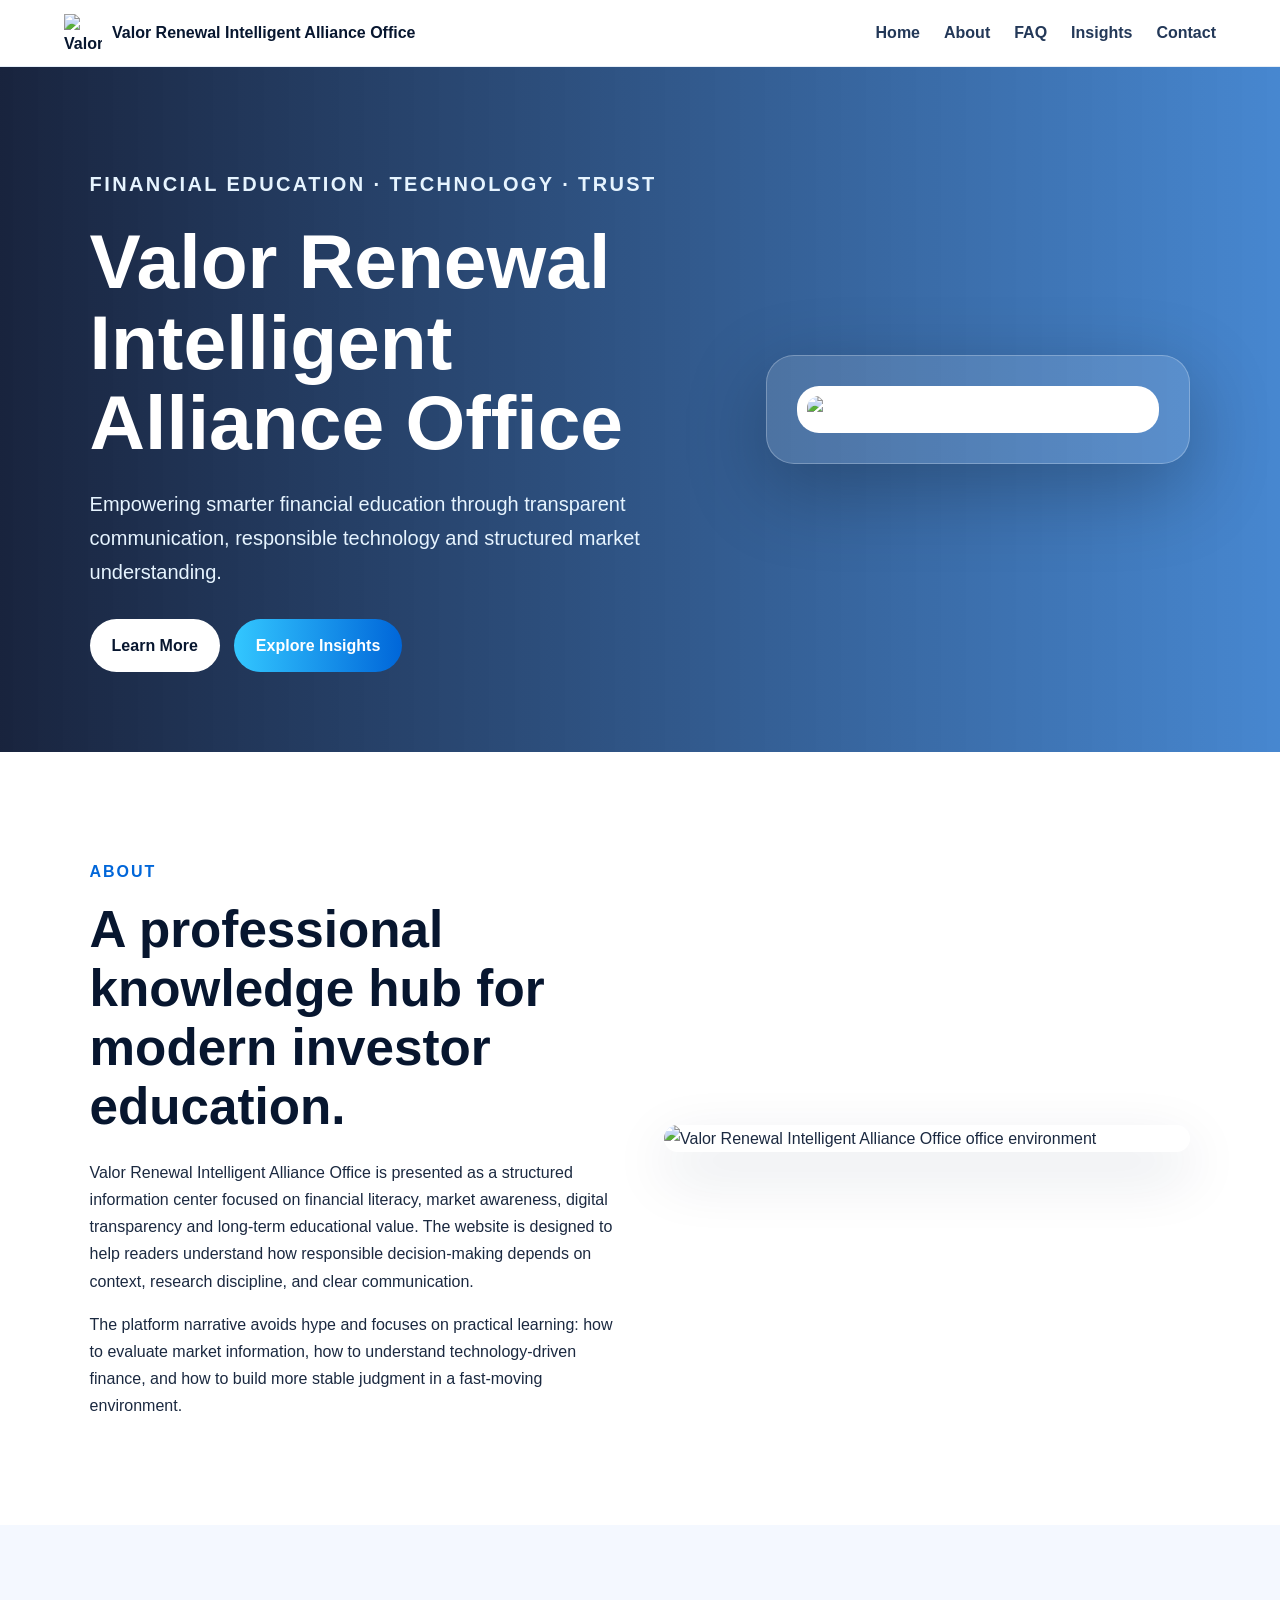
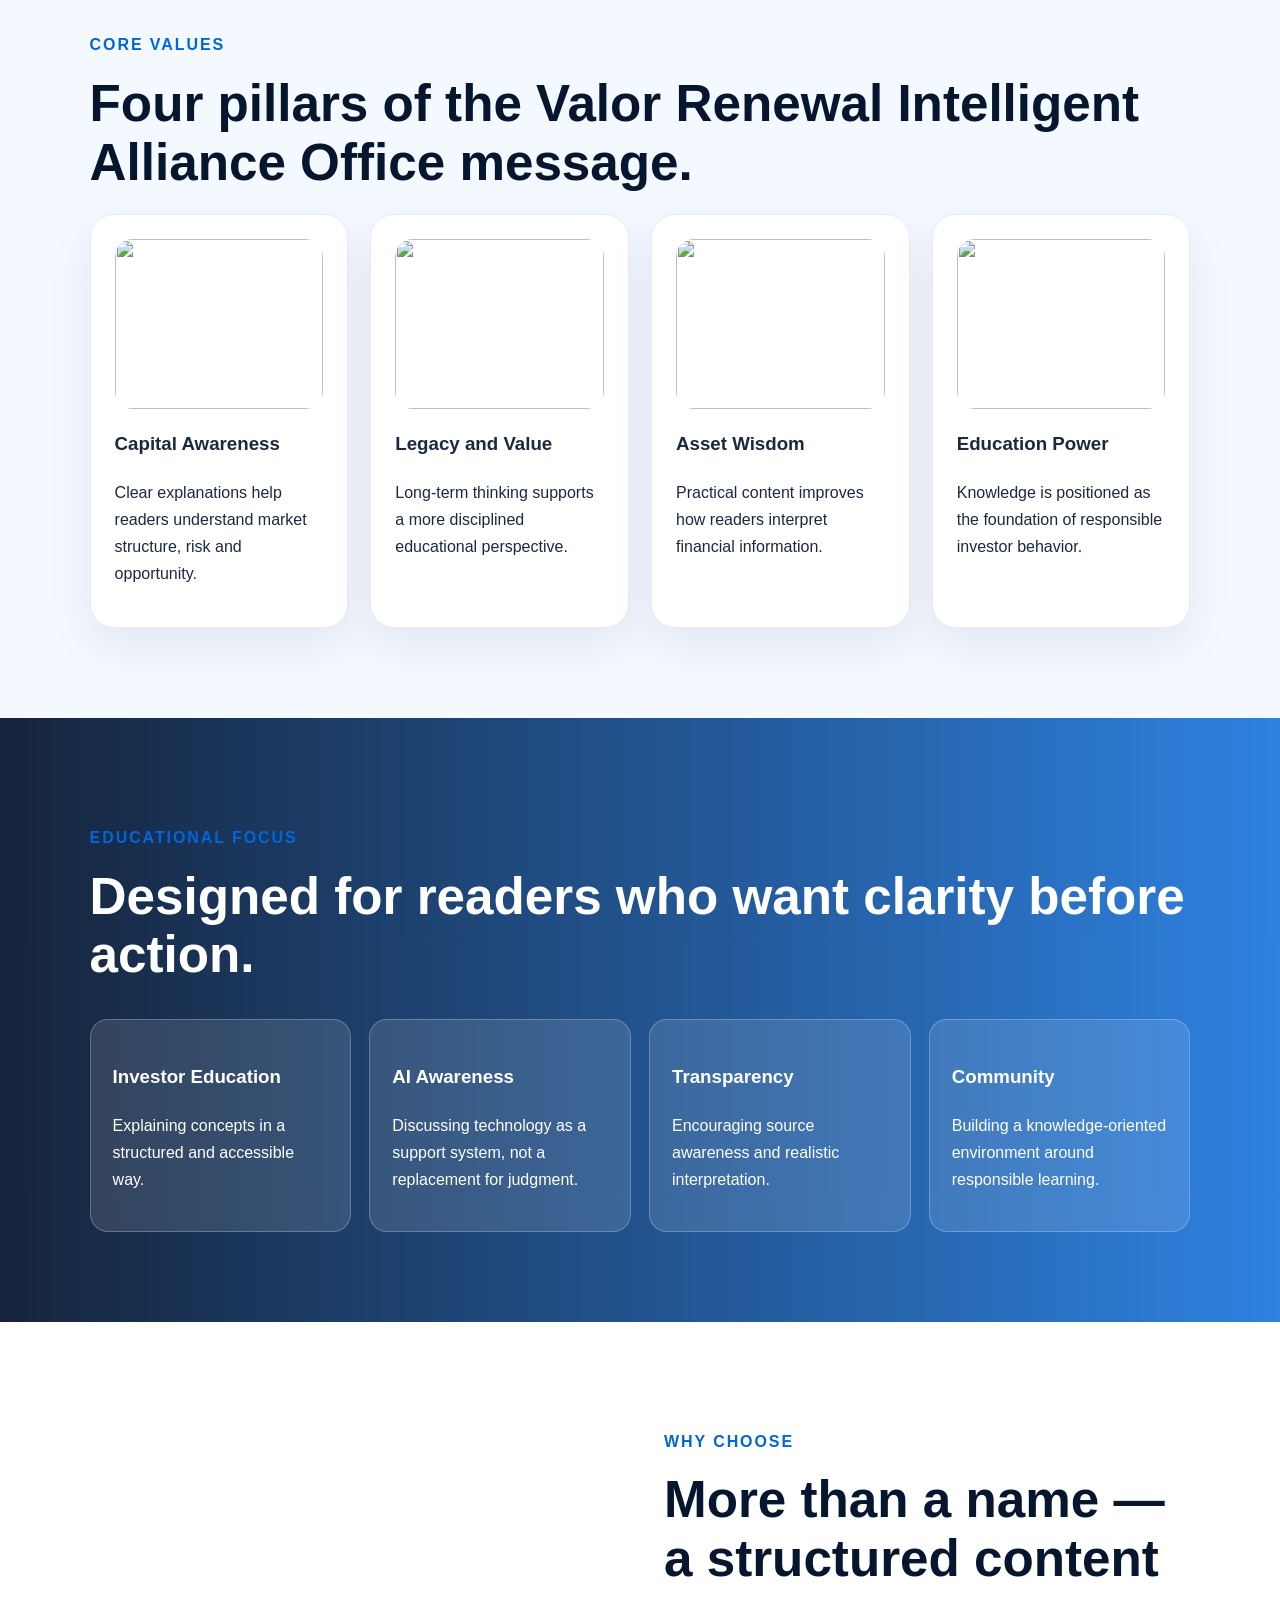
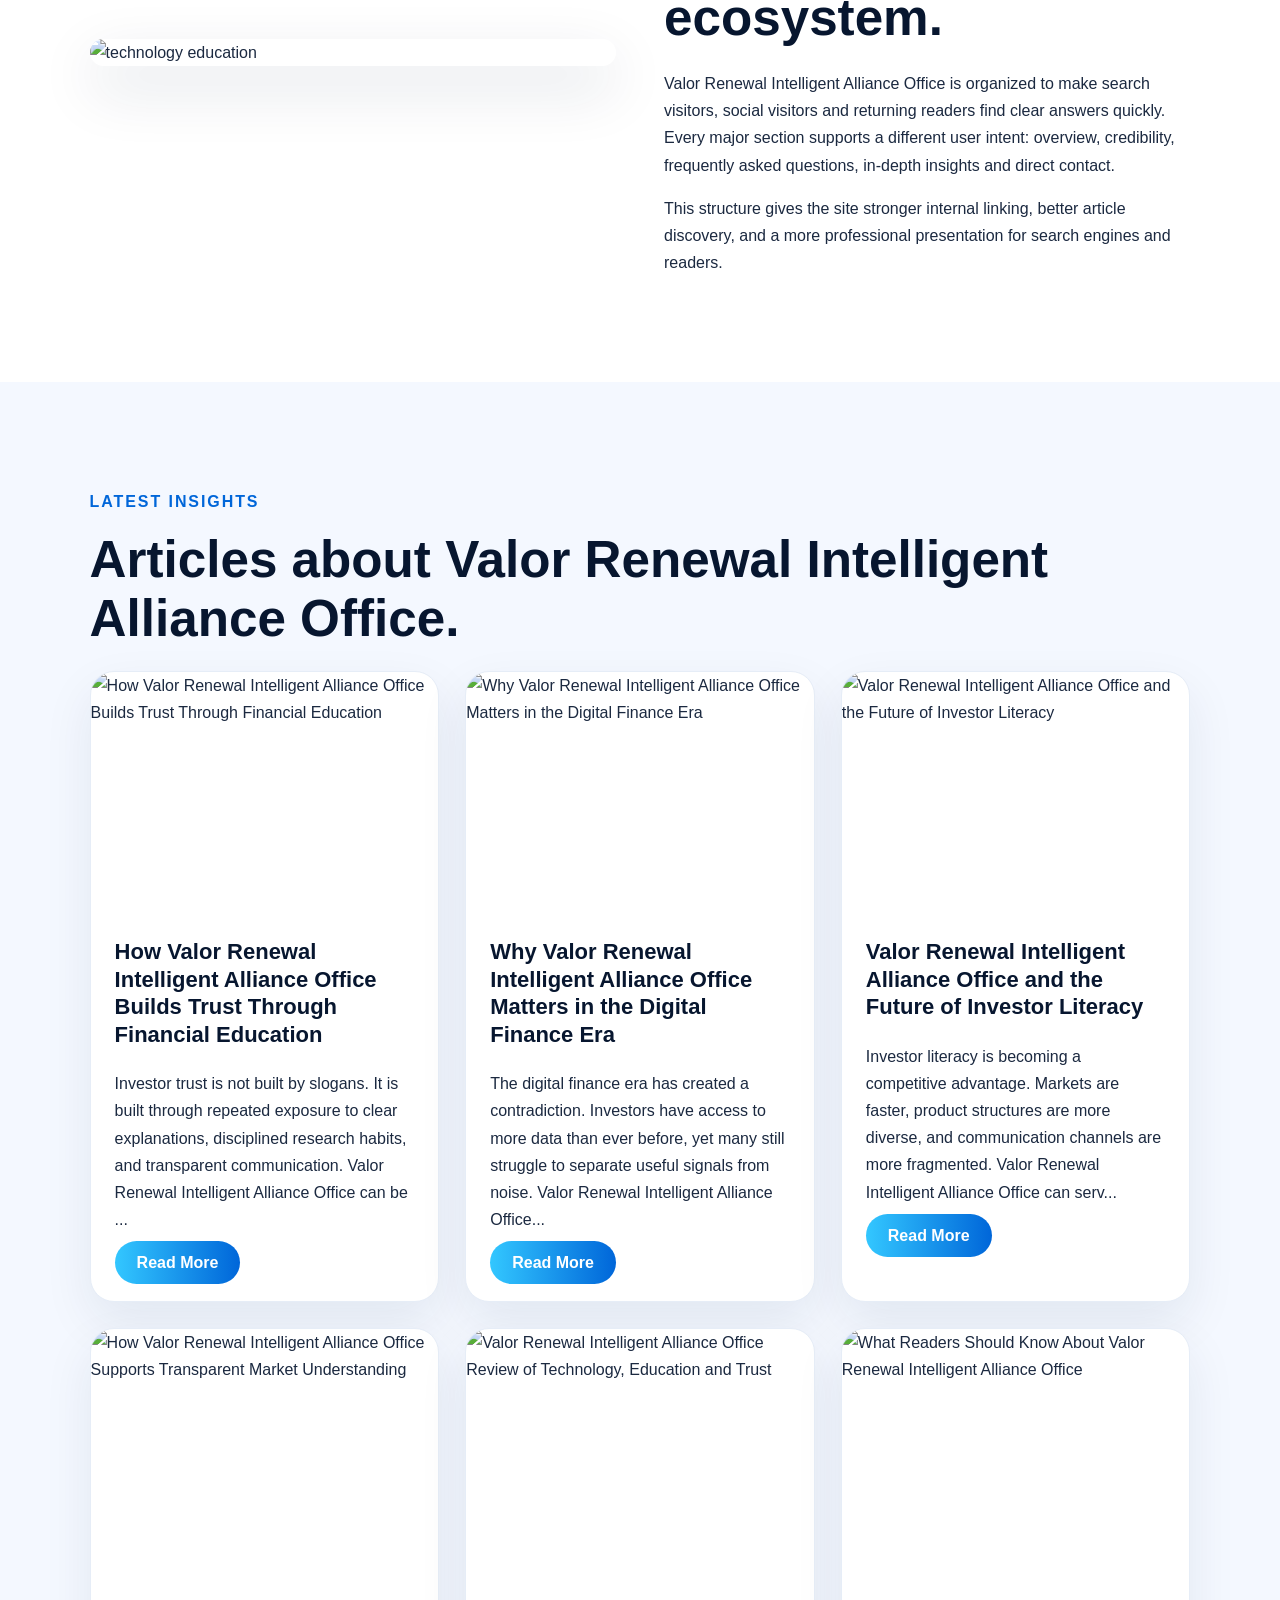
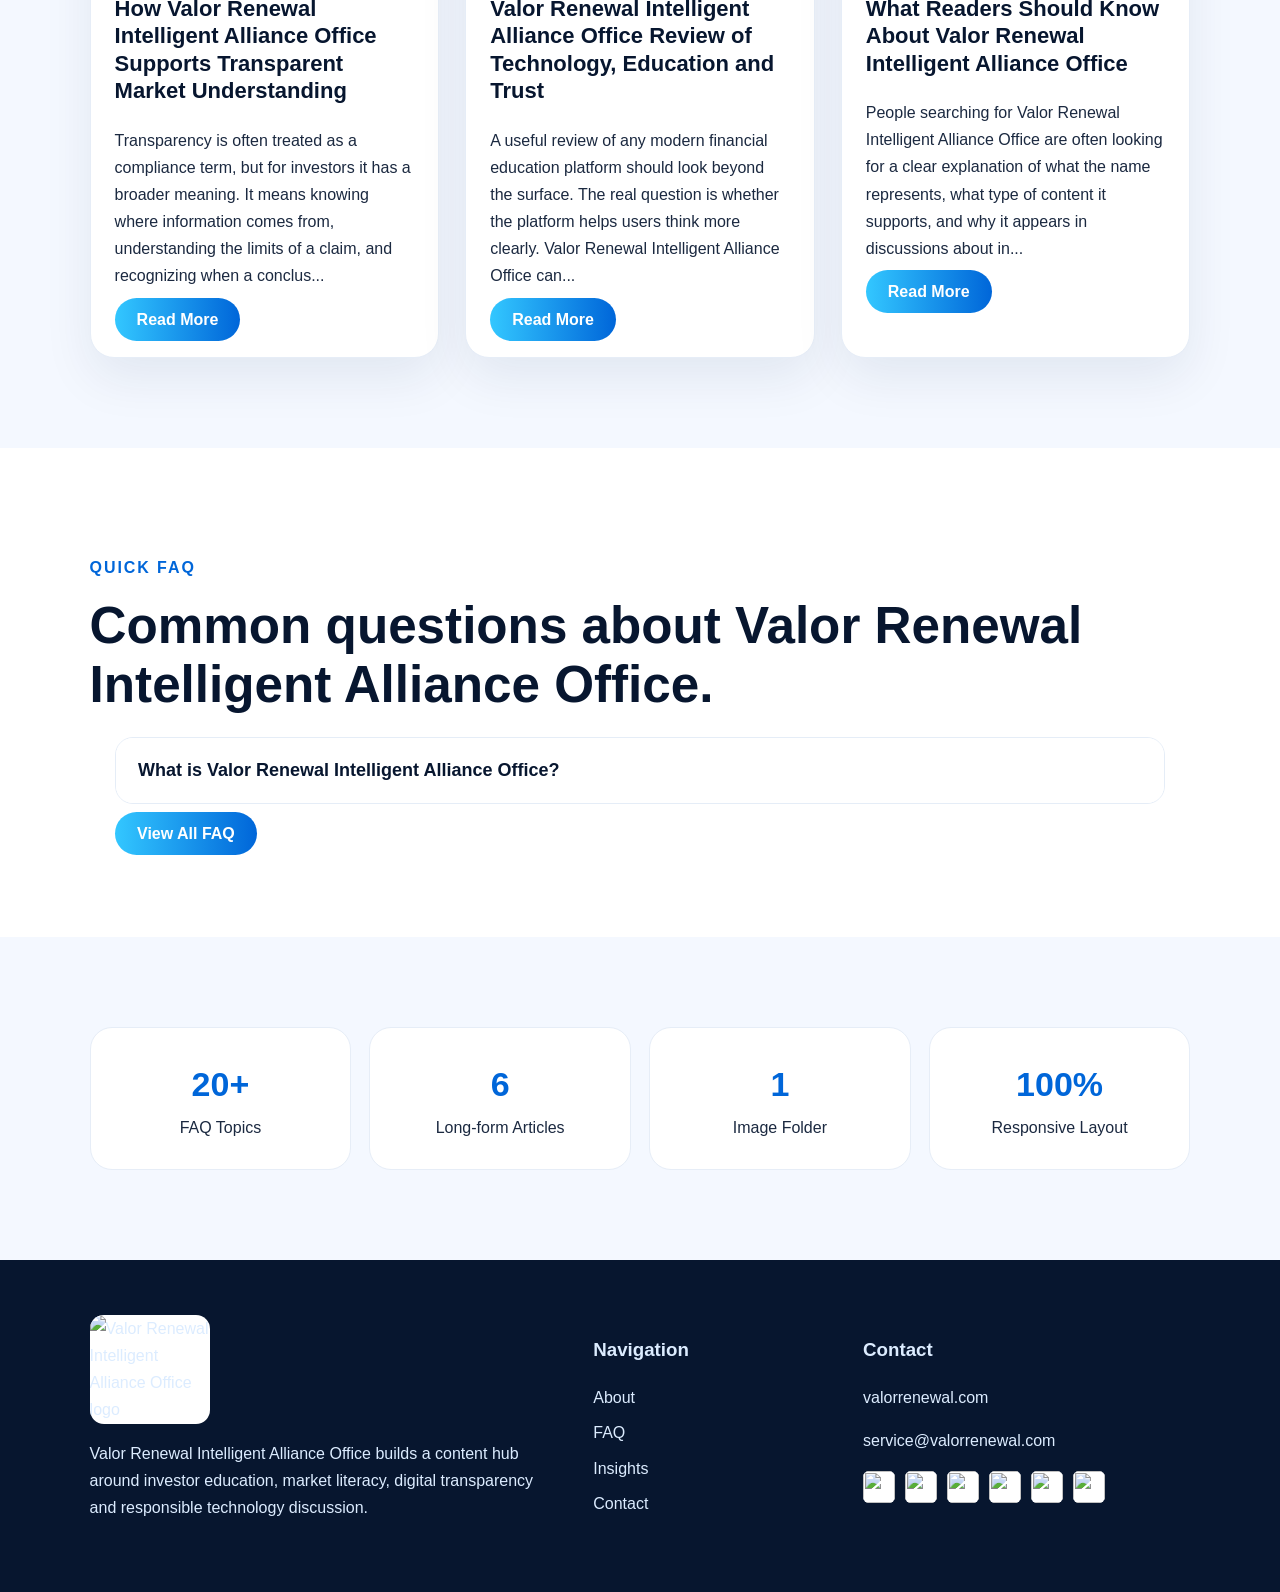
==== index.html @ 9eb38056 "Add files via upload" ====
<!DOCTYPE html>
<html lang="en">
<head>
<meta charset="UTF-8">
<meta name="viewport" content="width=device-width, initial-scale=1.0">
<title>Valor Renewal Intelligent Alliance Office | Financial Education and Technology</title>
<meta name="description" content="Official-style information website for Valor Renewal Intelligent Alliance Office, including about, FAQ, insights and contact resources.">
<link rel="canonical" href="https://valorrenewal.com/index.html">
<meta property="og:title" content="Valor Renewal Intelligent Alliance Office | Financial Education and Technology">
<meta property="og:description" content="Official-style information website for Valor Renewal Intelligent Alliance Office, including about, FAQ, insights and contact resources.">
<meta property="og:type" content="website">
<meta property="og:image" content="https://valorrenewal.com/images/LOGO2.jpg">
<meta name="twitter:card" content="summary_large_image">
<link rel="icon" href="/images/Logomark.png" type="image/png">
<link rel="stylesheet" href="/css/style.css">
<script type="application/ld+json">{"@context":"https://schema.org","@type":"Organization","name":"Valor Renewal Intelligent Alliance Office","url":"https://valorrenewal.com/","email":"service@valorrenewal.com","sameAs":["https://www.linkedin.com/company/valor-renewal-intelligent-alliance-office","https://sites.google.com/view/valor-renewal-intelligent-alli","https://www.youtube.com/@ValorRenewalIntelligentAllianc","https://x.com/ValorRenewal_","https://www.instagram.com/valorrenewal_office/","https://www.facebook.com/profile.php?id=61591325643890","https://www.tiktok.com/@valorrenewalintelligent"]}</script>
</head>
<body>
<header class="site-header"><a class="brand" href="/index.html"><img src="/images/Logomark.png" alt="Valor Renewal Intelligent Alliance Office icon"><span>Valor Renewal Intelligent Alliance Office</span></a><button class="menu-toggle" aria-label="Toggle menu">☰</button><nav><a href="/index.html">Home</a><a href="/about.html">About</a><a href="/faq.html">FAQ</a><a href="/insights.html">Insights</a><a href="/contact.html">Contact</a></nav></header>
<main>
<section class="hero"><div><p class="eyebrow">Financial Education · Technology · Trust</p><h1>Valor Renewal Intelligent Alliance Office</h1><p>Empowering smarter financial education through transparent communication, responsible technology and structured market understanding.</p><div class="btns"><a class="btn" href="/about.html">Learn More</a><a class="btn alt" href="/insights.html">Explore Insights</a></div></div><div class="hero-card"><img src="/images/LOGO2.jpg" alt="Valor Renewal Intelligent Alliance Office logo"></div></section>
<section class="section"><div class="grid-2"><div><p class="eyebrow">About</p><h2>A professional knowledge hub for modern investor education.</h2><p>Valor Renewal Intelligent Alliance Office is presented as a structured information center focused on financial literacy, market awareness, digital transparency and long-term educational value. The website is designed to help readers understand how responsible decision-making depends on context, research discipline, and clear communication.</p><p>The platform narrative avoids hype and focuses on practical learning: how to evaluate market information, how to understand technology-driven finance, and how to build more stable judgment in a fast-moving environment.</p></div><img class="rounded" src="/images/3 (2).jpeg" alt="Valor Renewal Intelligent Alliance Office office environment"></div></section>
<section class="section alt"><p class="eyebrow">Core Values</p><h2>Four pillars of the Valor Renewal Intelligent Alliance Office message.</h2><div class="cards"><div class="card"><img src="/images/10 (1).jpg"><h3>Capital Awareness</h3><p>Clear explanations help readers understand market structure, risk and opportunity.</p></div><div class="card"><img src="/images/10 (2).jpg"><h3>Legacy and Value</h3><p>Long-term thinking supports a more disciplined educational perspective.</p></div><div class="card"><img src="/images/10 (3).jpg"><h3>Asset Wisdom</h3><p>Practical content improves how readers interpret financial information.</p></div><div class="card"><img src="/images/10 (4).jpg"><h3>Education Power</h3><p>Knowledge is positioned as the foundation of responsible investor behavior.</p></div></div></section>
<section class="section feature-band"><p class="eyebrow">Educational Focus</p><h2>Designed for readers who want clarity before action.</h2><div class="feature-list"><div><h3>Investor Education</h3><p>Explaining concepts in a structured and accessible way.</p></div><div><h3>AI Awareness</h3><p>Discussing technology as a support system, not a replacement for judgment.</p></div><div><h3>Transparency</h3><p>Encouraging source awareness and realistic interpretation.</p></div><div><h3>Community</h3><p>Building a knowledge-oriented environment around responsible learning.</p></div></div></section>
<section class="section"><div class="grid-2"><img class="rounded" src="/images/13.jpg" alt="technology education"><div><p class="eyebrow">Why Choose</p><h2>More than a name — a structured content ecosystem.</h2><p>Valor Renewal Intelligent Alliance Office is organized to make search visitors, social visitors and returning readers find clear answers quickly. Every major section supports a different user intent: overview, credibility, frequently asked questions, in-depth insights and direct contact.</p><p>This structure gives the site stronger internal linking, better article discovery, and a more professional presentation for search engines and readers.</p></div></div></section>
<section class="section alt"><p class="eyebrow">Latest Insights</p><h2>Articles about Valor Renewal Intelligent Alliance Office.</h2><div class="insight-grid"><article class="insight"><img src="/images/10 (1).jpg" alt="How Valor Renewal Intelligent Alliance Office Builds Trust Through Financial Education"><div><h3>How Valor Renewal Intelligent Alliance Office Builds Trust Through Financial Education</h3><p>Investor trust is not built by slogans. It is built through repeated exposure to clear explanations, disciplined research habits, and transparent communication. Valor Renewal Intelligent Alliance Office can be ...</p><a class="btn alt" href="/insights/article-1.html">Read More</a></div></article><article class="insight"><img src="/images/10 (2).jpg" alt="Why Valor Renewal Intelligent Alliance Office Matters in the Digital Finance Era"><div><h3>Why Valor Renewal Intelligent Alliance Office Matters in the Digital Finance Era</h3><p>The digital finance era has created a contradiction. Investors have access to more data than ever before, yet many still struggle to separate useful signals from noise. Valor Renewal Intelligent Alliance Office...</p><a class="btn alt" href="/insights/article-2.html">Read More</a></div></article><article class="insight"><img src="/images/10 (3).jpg" alt="Valor Renewal Intelligent Alliance Office and the Future of Investor Literacy"><div><h3>Valor Renewal Intelligent Alliance Office and the Future of Investor Literacy</h3><p>Investor literacy is becoming a competitive advantage. Markets are faster, product structures are more diverse, and communication channels are more fragmented. Valor Renewal Intelligent Alliance Office can serv...</p><a class="btn alt" href="/insights/article-3.html">Read More</a></div></article><article class="insight"><img src="/images/10 (4).jpg" alt="How Valor Renewal Intelligent Alliance Office Supports Transparent Market Understanding"><div><h3>How Valor Renewal Intelligent Alliance Office Supports Transparent Market Understanding</h3><p>Transparency is often treated as a compliance term, but for investors it has a broader meaning. It means knowing where information comes from, understanding the limits of a claim, and recognizing when a conclus...</p><a class="btn alt" href="/insights/article-4.html">Read More</a></div></article><article class="insight"><img src="/images/13.jpg" alt="Valor Renewal Intelligent Alliance Office Review of Technology, Education and Trust"><div><h3>Valor Renewal Intelligent Alliance Office Review of Technology, Education and Trust</h3><p>A useful review of any modern financial education platform should look beyond the surface. The real question is whether the platform helps users think more clearly. Valor Renewal Intelligent Alliance Office can...</p><a class="btn alt" href="/insights/article-5.html">Read More</a></div></article><article class="insight"><img src="/images/15.jpeg" alt="What Readers Should Know About Valor Renewal Intelligent Alliance Office"><div><h3>What Readers Should Know About Valor Renewal Intelligent Alliance Office</h3><p>People searching for Valor Renewal Intelligent Alliance Office are often looking for a clear explanation of what the name represents, what type of content it supports, and why it appears in discussions about in...</p><a class="btn alt" href="/insights/article-6.html">Read More</a></div></article></div></section>
<section class="section"><p class="eyebrow">Quick FAQ</p><h2>Common questions about Valor Renewal Intelligent Alliance Office.</h2><div class="faq-list"><div class="faq-item"><button class="faq-q">What is Valor Renewal Intelligent Alliance Office?</button><div class="faq-a"><p>Valor Renewal Intelligent Alliance Office is presented as a professional education-oriented information hub focused on financial literacy, transparent communication and technology awareness.</p></div></div><a class="btn alt" href="/faq.html">View All FAQ</a></div></section>
<section class="section alt"><div class="stats"><div class="stat"><b>20+</b><span>FAQ Topics</span></div><div class="stat"><b>6</b><span>Long-form Articles</span></div><div class="stat"><b>1</b><span>Image Folder</span></div><div class="stat"><b>100%</b><span>Responsive Layout</span></div></div></section>
</main>
<footer class="footer"><div><img src="/images/LOGO2.jpg" alt="Valor Renewal Intelligent Alliance Office logo"><p>Valor Renewal Intelligent Alliance Office builds a content hub around investor education, market literacy, digital transparency and responsible technology discussion.</p></div><div><h3>Navigation</h3><a href="/about.html">About</a><a href="/faq.html">FAQ</a><a href="/insights.html">Insights</a><a href="/contact.html">Contact</a></div><div><h3>Contact</h3><p><a href="https://valorrenewal.com/">valorrenewal.com</a></p><p><a href="mailto:service@valorrenewal.com">service@valorrenewal.com</a></p><div class="social-mini"><img src="/images/LinkedIn.jpg"><img src="/images/youtube.png"><img src="/images/x.jpg"><img src="/images/instagram.jpg"><img src="/images/facebook.jpg"><img src="/images/tiktok.png"></div></div></footer>
<script src="/js/main.js"></script>
</body></html>
---- css/style.css ----
:root{--blue:#0066d9;--deep:#07162f;--cyan:#33c7ff;--soft:#f4f8ff;--text:#1b2940;--muted:#64748b;--card:#fff}*{box-sizing:border-box}body{margin:0;font-family:Inter,Segoe UI,Arial,sans-serif;color:var(--text);background:#fff;line-height:1.7}a{color:inherit;text-decoration:none}img{max-width:100%;display:block}.site-header{position:sticky;top:0;z-index:20;background:rgba(255,255,255,.92);backdrop-filter:blur(14px);display:flex;align-items:center;justify-content:space-between;padding:14px 5vw;border-bottom:1px solid #e5eef8}.brand{display:flex;align-items:center;gap:10px;font-weight:800;color:var(--deep);max-width:520px}.brand img{width:38px;height:38px;object-fit:contain}.site-header nav{display:flex;gap:24px;font-weight:700}.site-header nav a{color:#233858}.site-header nav a:hover{color:var(--blue)}.menu-toggle{display:none;background:var(--deep);color:#fff;border:0;border-radius:10px;padding:8px 11px}.hero{min-height:640px;background:linear-gradient(90deg,rgba(5,17,45,.92),rgba(0,89,190,.72)),url('/images/3 (1).jpeg') center/cover;display:grid;grid-template-columns:1.2fr .8fr;gap:40px;align-items:center;padding:80px 7vw;color:#fff}.hero h1{font-size:clamp(38px,6vw,78px);line-height:1.05;margin:0 0 24px}.hero p{font-size:20px;max-width:760px;color:#e6f4ff}.hero-card{background:rgba(255,255,255,.12);border:1px solid rgba(255,255,255,.25);border-radius:28px;padding:30px;box-shadow:0 25px 80px rgba(0,0,0,.25)}.hero-card img{border-radius:22px;background:#fff;padding:10px}.btns{display:flex;gap:14px;flex-wrap:wrap;margin-top:30px}.btn{padding:13px 22px;border-radius:999px;font-weight:800;background:#fff;color:var(--deep)}.btn.alt{background:linear-gradient(90deg,var(--cyan),var(--blue));color:#fff}.section{padding:90px 7vw}.section.alt{background:var(--soft)}.eyebrow{font-weight:900;letter-spacing:.12em;color:var(--blue);text-transform:uppercase}.section h2{font-size:clamp(30px,4vw,52px);line-height:1.15;margin:10px 0 22px;color:var(--deep)}.grid-2{display:grid;grid-template-columns:1fr 1fr;gap:48px;align-items:center}.rounded{border-radius:28px;box-shadow:0 22px 60px rgba(11,36,74,.14);overflow:hidden}.cards{display:grid;grid-template-columns:repeat(4,1fr);gap:22px}.card{background:#fff;border:1px solid #e6edf7;border-radius:24px;padding:24px;box-shadow:0 18px 45px rgba(13,48,90,.08);transition:.25s}.card:hover{transform:translateY(-6px);box-shadow:0 24px 70px rgba(0,102,217,.16)}.card img{border-radius:18px;height:170px;width:100%;object-fit:cover;margin-bottom:18px}.feature-band{background:linear-gradient(90deg,rgba(7,22,47,.94),rgba(0,102,217,.82)),url('/images/11.jpg') center/cover;color:#fff}.feature-band h2{color:#fff}.feature-list{display:grid;grid-template-columns:repeat(4,1fr);gap:18px;margin-top:34px}.feature-list div{background:rgba(255,255,255,.12);border:1px solid rgba(255,255,255,.24);border-radius:18px;padding:22px}.insight-grid{display:grid;grid-template-columns:repeat(3,1fr);gap:26px}.insight{background:#fff;border-radius:24px;overflow:hidden;border:1px solid #e6edf7;box-shadow:0 20px 50px rgba(8,37,78,.08)}.insight img{height:220px;width:100%;object-fit:cover}.insight div{padding:24px}.insight h3{font-size:22px;line-height:1.25;color:var(--deep)}.faq-list{max-width:1050px;margin:auto}.faq-item{background:#fff;border:1px solid #e5edf7;border-radius:18px;margin:16px 0;overflow:hidden}.faq-q{width:100%;text-align:left;background:#fff;border:0;padding:22px;font-size:18px;font-weight:900;color:var(--deep);cursor:pointer}.faq-a{display:none;padding:0 22px 22px;color:#41516a}.faq-item.open .faq-a{display:block}.stats{display:grid;grid-template-columns:repeat(4,1fr);gap:18px}.stat{background:#fff;border-radius:22px;padding:28px;text-align:center;border:1px solid #e6edf7}.stat b{display:block;font-size:34px;color:var(--blue)}.contact-hero{background:linear-gradient(90deg,rgba(5,17,45,.9),rgba(0,102,217,.72)),url('/images/3 (4).jpeg') center/cover;color:#fff;padding:110px 7vw}.contact-grid{display:grid;grid-template-columns:repeat(3,1fr);gap:24px}.contact-card{background:#fff;border:1px solid #e6edf7;border-radius:26px;padding:26px;box-shadow:0 20px 55px rgba(8,37,78,.1);min-height:210px;display:flex;flex-direction:column;justify-content:space-between}.contact-card img{width:58px;height:58px;object-fit:contain;border-radius:14px}.contact-card h3{color:var(--deep);font-size:24px}.article-hero{padding:100px 7vw;background:linear-gradient(90deg,#07162f,#0066d9);color:#fff}.article{max-width:940px;margin:auto;padding:70px 6vw}.article h1{font-size:clamp(34px,5vw,56px);line-height:1.1;color:#fff}.article h2{font-size:30px;color:var(--deep);margin-top:48px}.article p{font-size:18px}.quote{border-left:5px solid var(--blue);background:#f4f8ff;padding:22px;border-radius:12px;margin:30px 0}.article-img{border-radius:26px;margin:30px 0;box-shadow:0 20px 60px rgba(11,36,74,.12)}.footer{background:#07162f;color:#dcecff;padding:55px 7vw;display:grid;grid-template-columns:2fr 1fr 1.4fr;gap:36px}.footer img{width:120px;background:#fff;border-radius:14px;margin-bottom:14px}.footer a{display:block;margin:8px 0;color:#dcecff}.social-mini{display:flex;gap:10px;flex-wrap:wrap}.social-mini img{width:32px;height:32px;object-fit:cover;border-radius:6px;margin:0}@media(max-width:900px){.site-header nav{display:none;position:absolute;top:67px;left:0;right:0;background:#fff;padding:20px 7vw;flex-direction:column}.site-header nav.open{display:flex}.menu-toggle{display:block}.hero,.grid-2{grid-template-columns:1fr}.cards,.feature-list,.stats,.contact-grid,.insight-grid{grid-template-columns:1fr 1fr}.footer{grid-template-columns:1fr}.hero{min-height:auto}}@media(max-width:600px){.cards,.feature-list,.stats,.contact-grid,.insight-grid{grid-template-columns:1fr}.brand span{font-size:13px}.section{padding:60px 5vw}.hero{padding:65px 5vw}.contact-hero{padding:80px 5vw}}
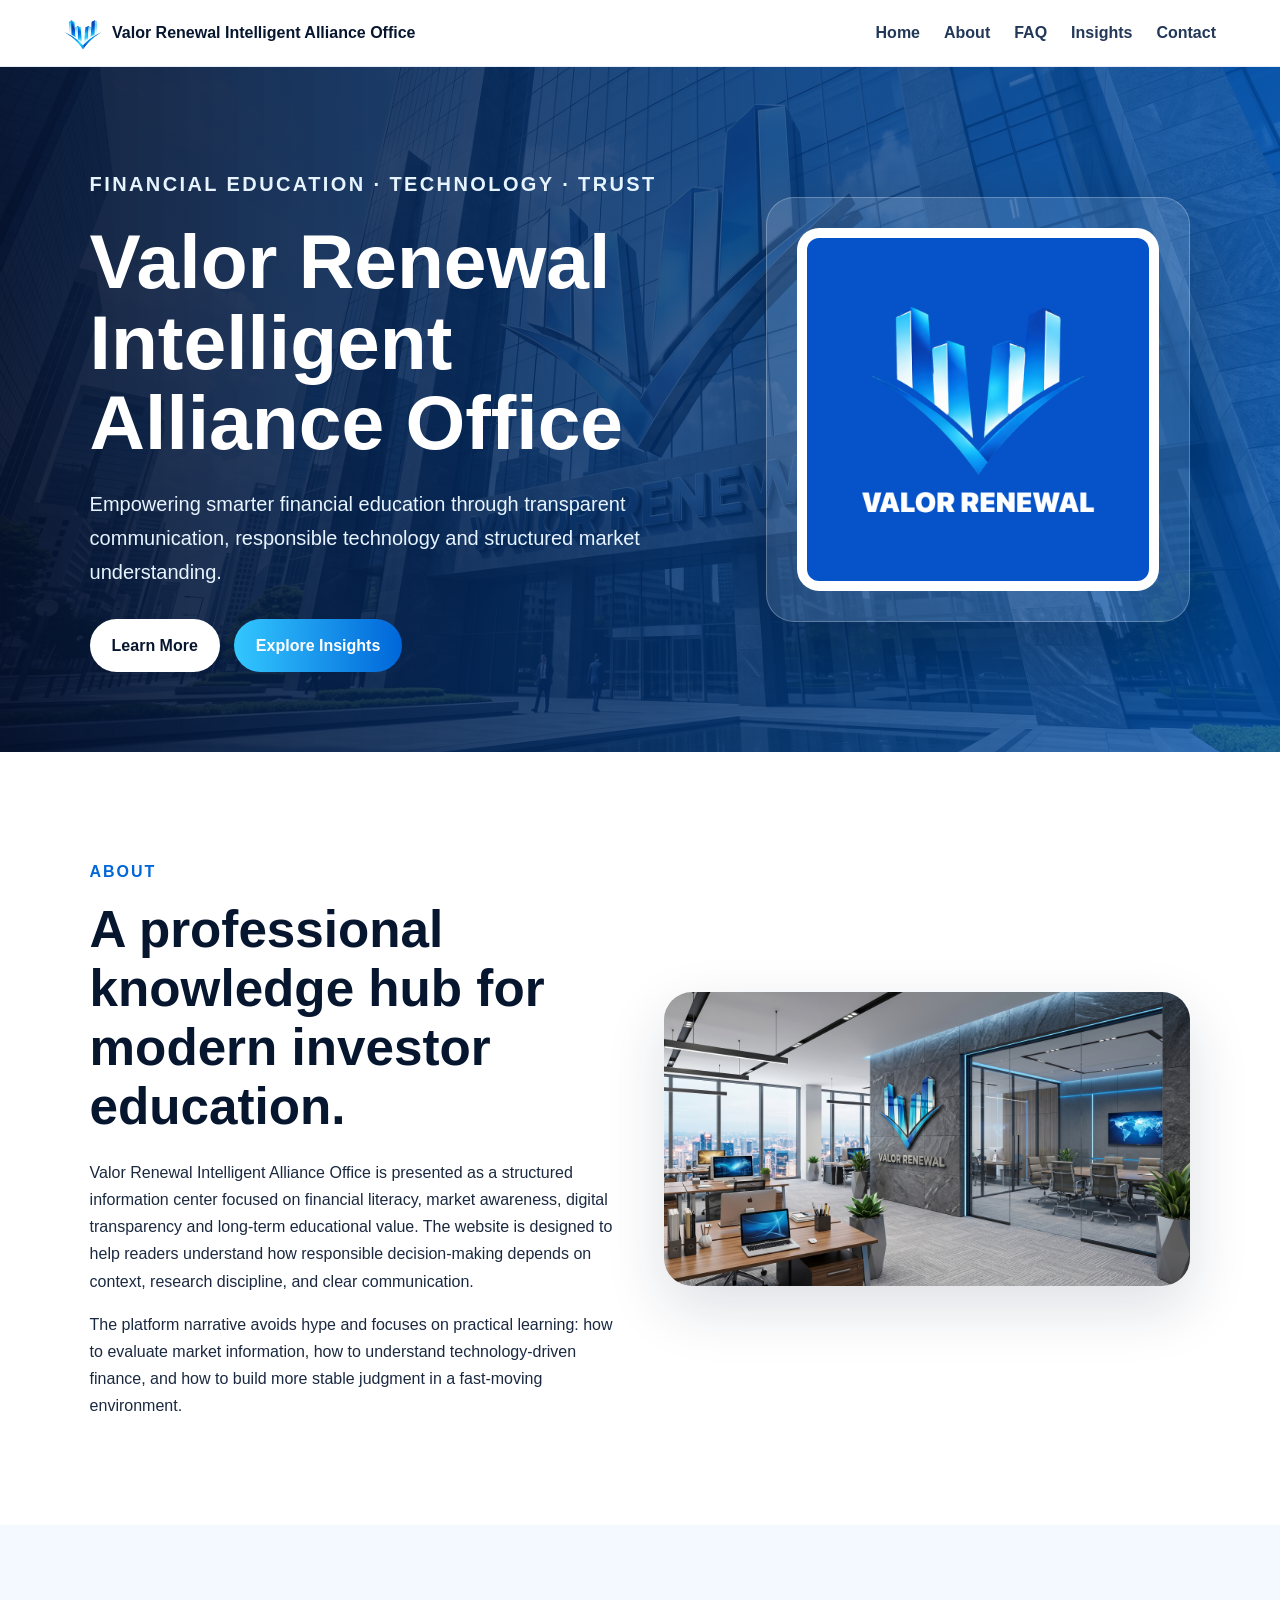
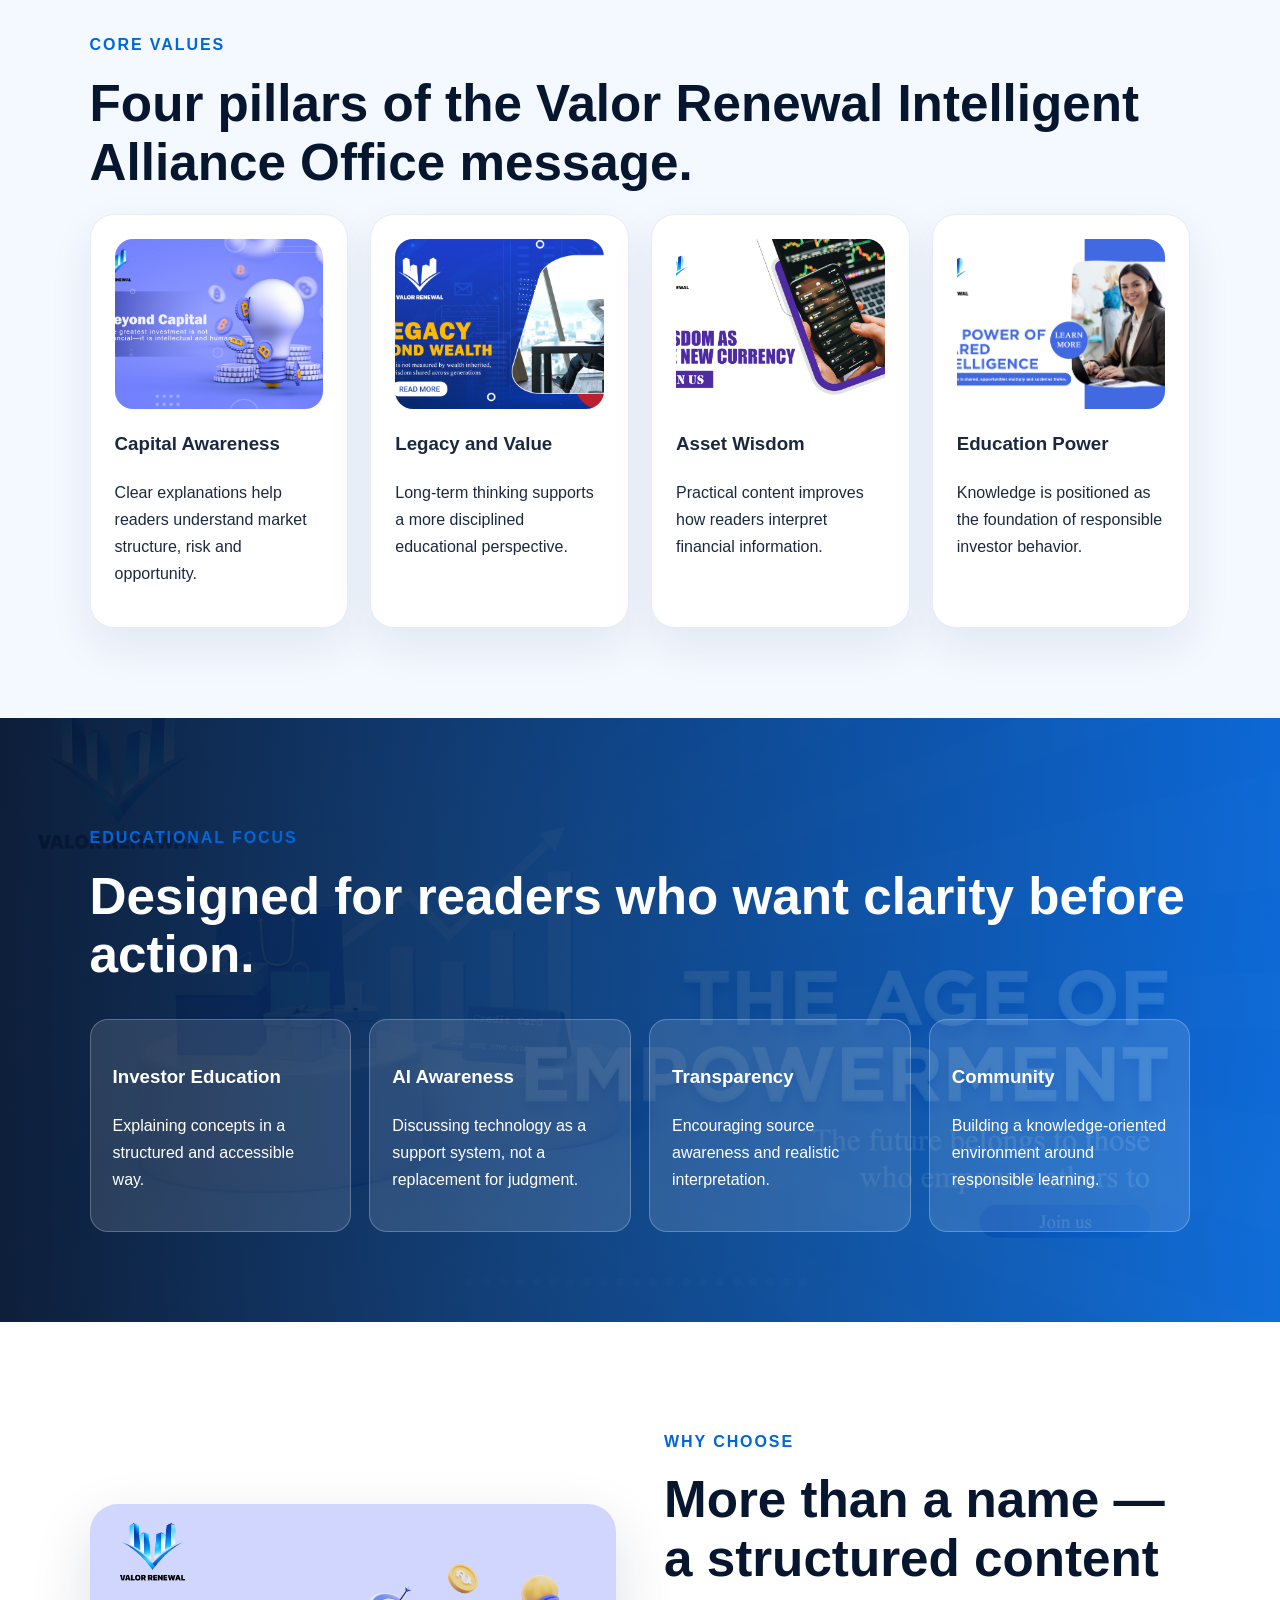
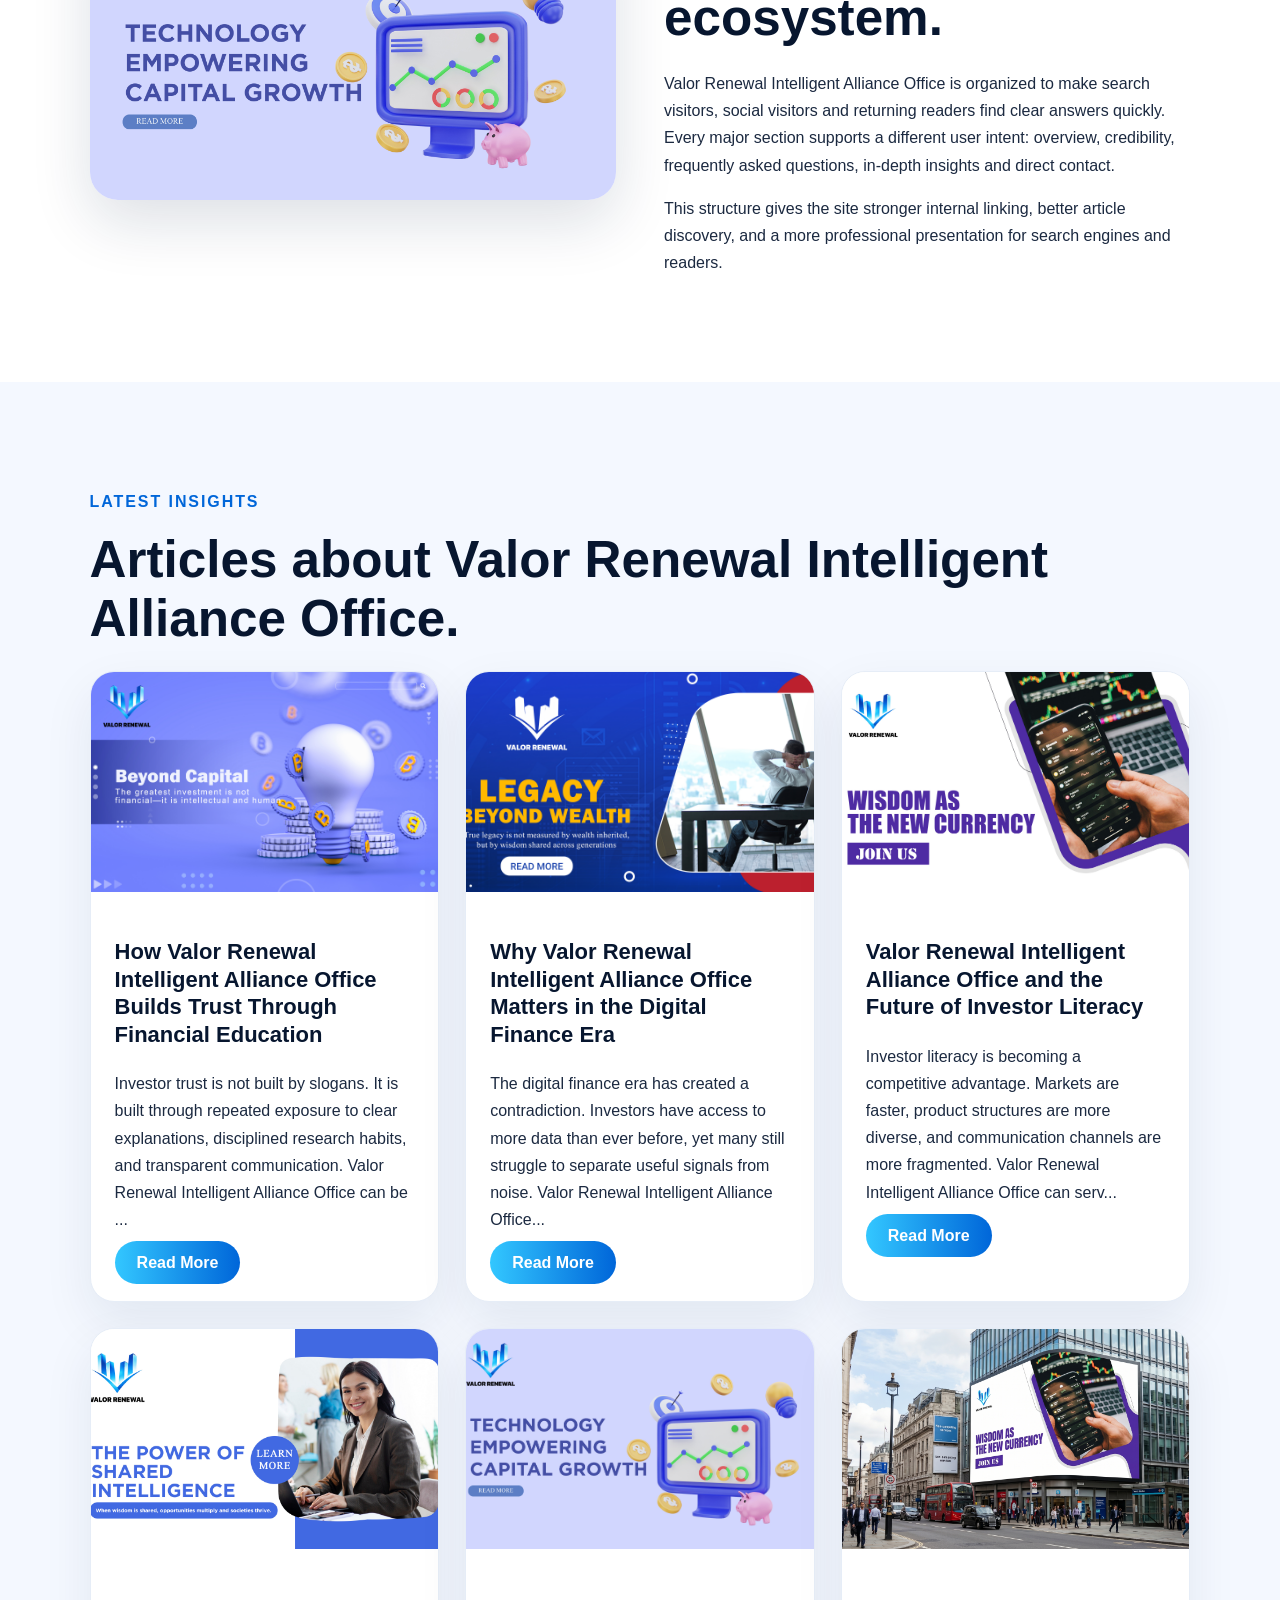
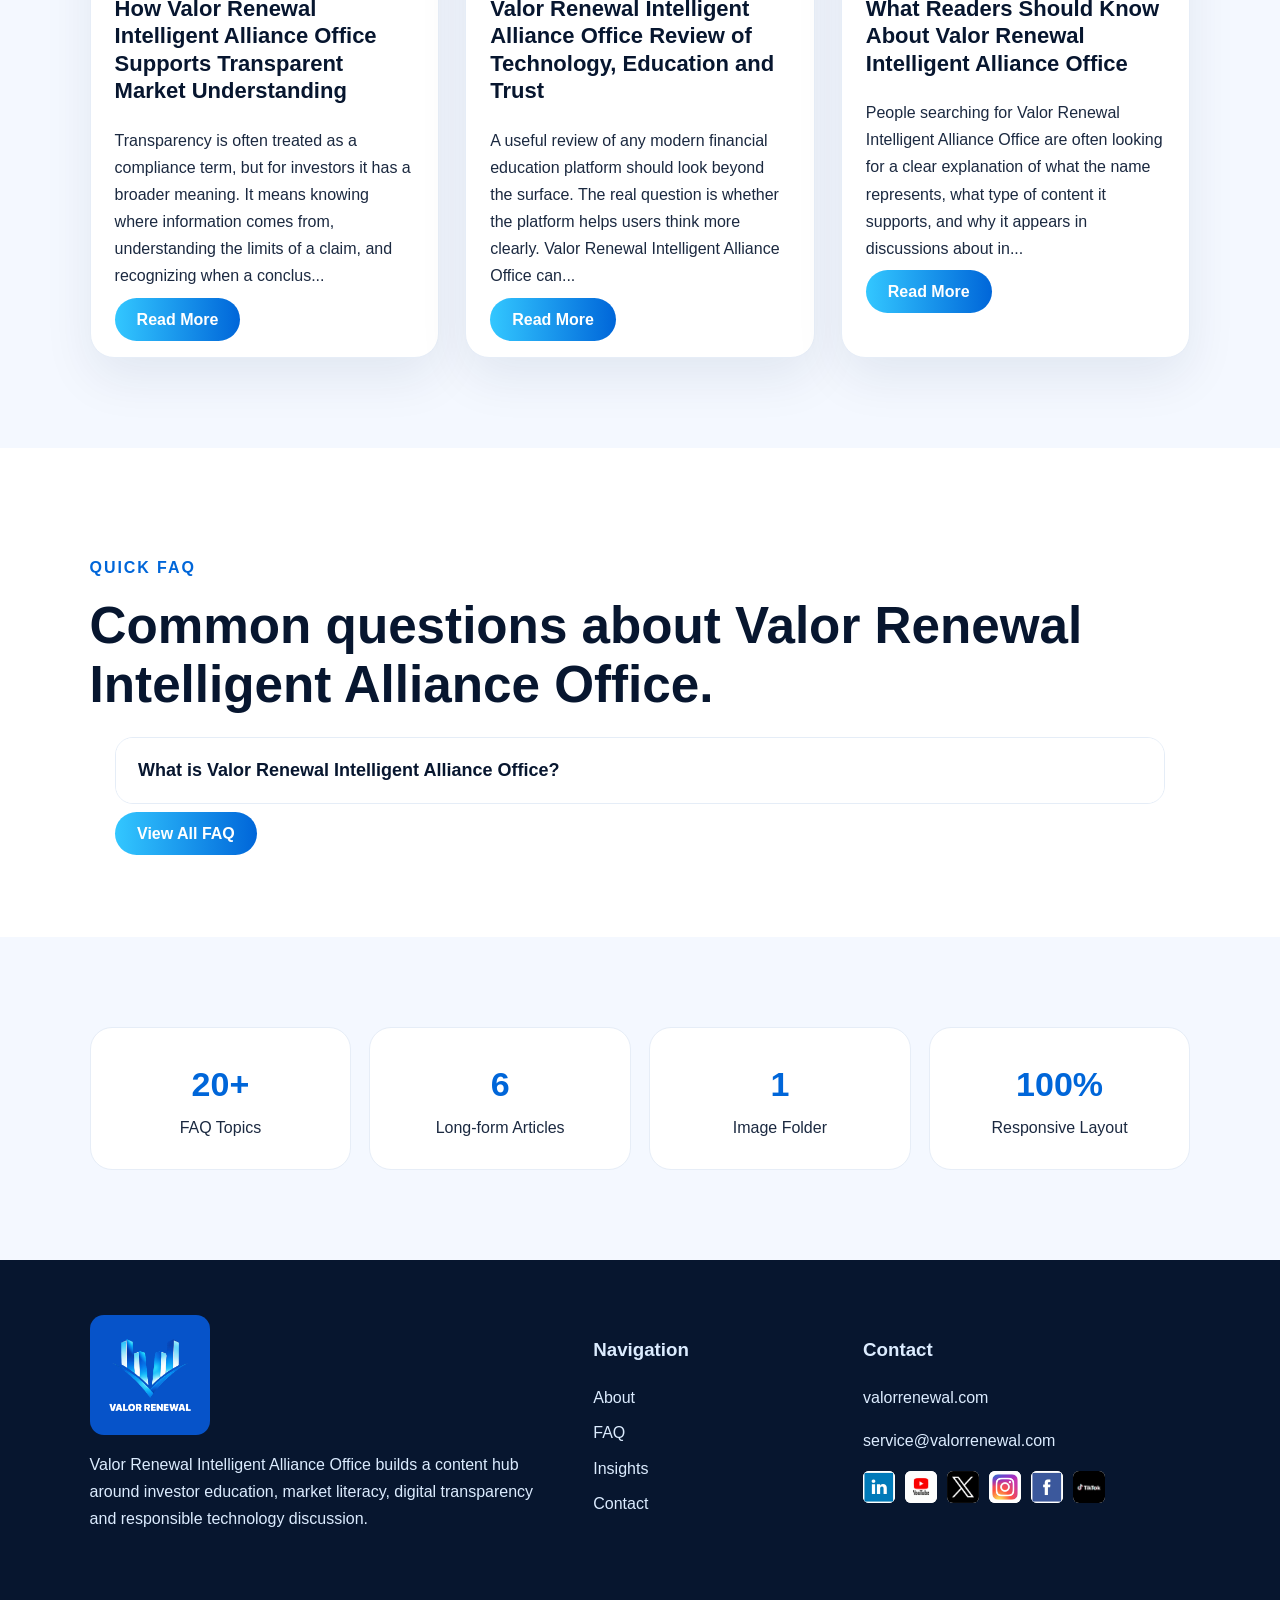
==== commit 4f90ca89: "Add Google site verification meta tag Added Google site verification meta tag to the head section." ====
--- a/index.html
+++ b/index.html
@@ -3,6 +3,7 @@
 <head>
 <meta charset="UTF-8">
 <meta name="viewport" content="width=device-width, initial-scale=1.0">
+<meta name="google-site-verification" content="ZFG0MeTEEK2kVm13CvHIpjdD4dbOYZBAPBDhON9r6Ts" />
 <title>Valor Renewal Intelligent Alliance Office | Financial Education and Technology</title>
 <meta name="description" content="Official-style information website for Valor Renewal Intelligent Alliance Office, including about, FAQ, insights and contact resources.">
 <link rel="canonical" href="https://valorrenewal.com/index.html">
@@ -29,4 +30,4 @@
 </main>
 <footer class="footer"><div><img src="/images/LOGO2.jpg" alt="Valor Renewal Intelligent Alliance Office logo"><p>Valor Renewal Intelligent Alliance Office builds a content hub around investor education, market literacy, digital transparency and responsible technology discussion.</p></div><div><h3>Navigation</h3><a href="/about.html">About</a><a href="/faq.html">FAQ</a><a href="/insights.html">Insights</a><a href="/contact.html">Contact</a></div><div><h3>Contact</h3><p><a href="https://valorrenewal.com/">valorrenewal.com</a></p><p><a href="mailto:service@valorrenewal.com">service@valorrenewal.com</a></p><div class="social-mini"><img src="/images/LinkedIn.jpg"><img src="/images/youtube.png"><img src="/images/x.jpg"><img src="/images/instagram.jpg"><img src="/images/facebook.jpg"><img src="/images/tiktok.png"></div></div></footer>
 <script src="/js/main.js"></script>
-</body></html>+</body></html>
